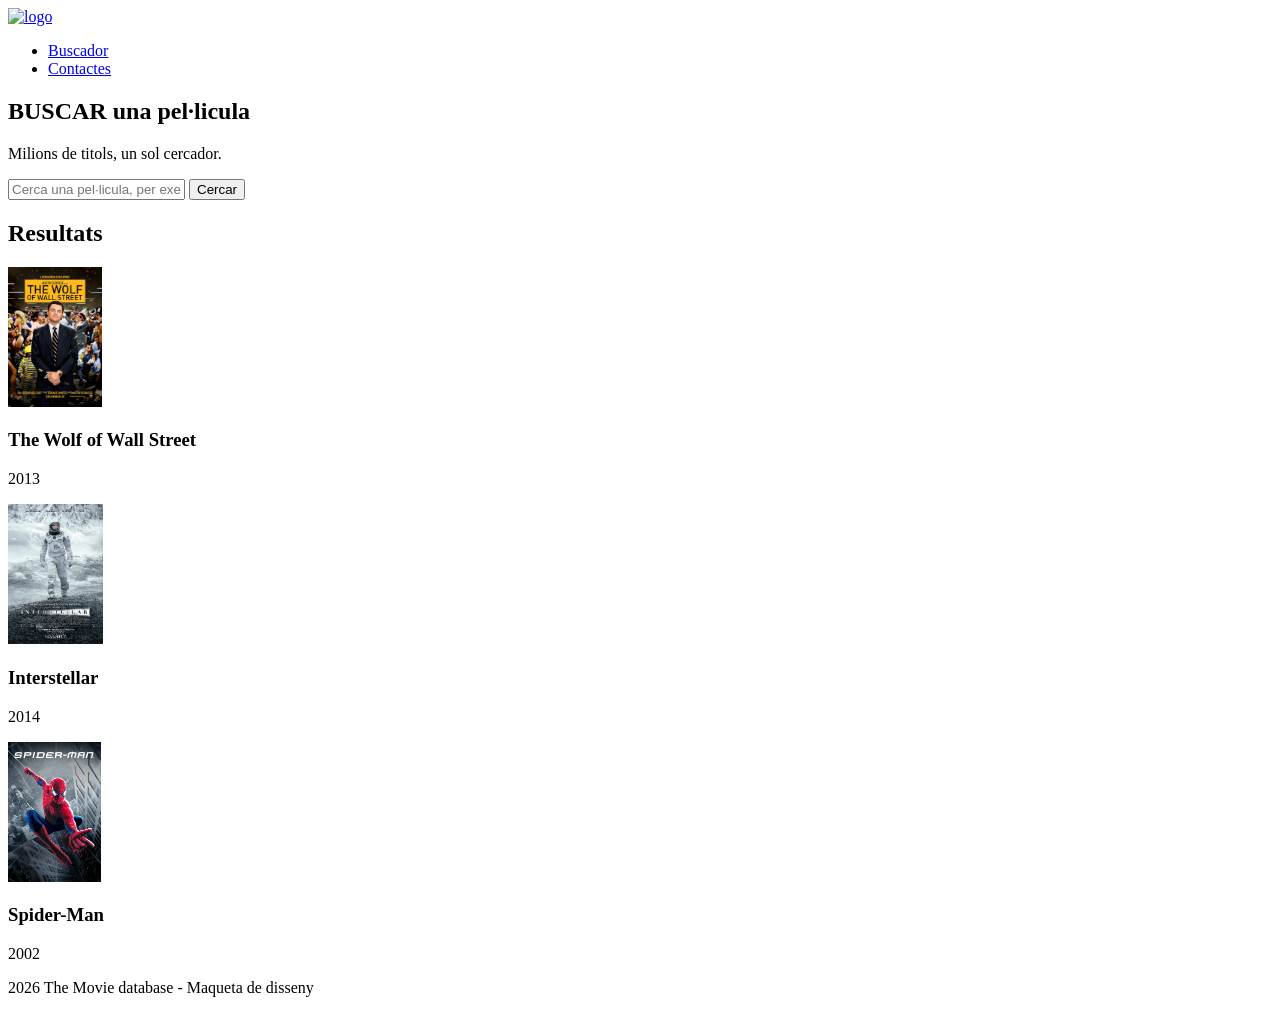
==== Activitat/index.html @ 986c8d2e "Primers canvis Html tasca ampliació" ====
<!DOCTYPE html>
<html lang="en">
<head>
    <meta charset="UTF-8">
    <meta name="viewport" content="width=device-width, initial-scale=1.0">
    <title>Activitat 2</title>
</head>
<body>
    <header>
        <a href="https://www.themoviedb.org/assets/v4/logos/v2/blue_short-8e7b30f73a4020692ccca9c88bafe5dcb6f8a62a4c6bc55cd9ba82bb2cd95f6c.svg">
            <img src="https://www.themoviedb.org/assets/v4/logos/v2/blue_short-8e7b30f73a4020692ccca9c88bafe5dcb6f8a62a4c6bc55cd9ba82bb2cd95f6c.svg" alt="logo" height="25px">
        </a>
        <nav>
            <ul>
                <li><a href="http://127.0.0.1:5500/index.html">Buscador</a></li>
                <li><a href="contacte.html">Contactes</a></li>
            </ul>
        </nav>
    </header>
    <main> 
        <section>
            <h1>BUSCAR una pel·licula</h1>
            <p>Milions de titols, un sol cercador.</p>
            <div>
                <input type="text" placeholder="Cerca una pel·licula, per exemple Dune" id="cercador">
                <button type="submit" id="buttonCercar">Cercar</button>
            </div> 
        </section>
        <section>
            <h2>Resultats</h2>
            <article>
                <img src="MV5BMjIxMjgxNTk0MF5BMl5BanBnXkFtZTgwNjIyOTg2MDE@._V1_FMjpg_UX1000_.jpg" height="140px" alt="The Wolf of Wall Street Portada">
                <h3>The Wolf of Wall Street</h3>
                <p>2013</p>
            </article>
            <article>
                <img src="MV5BYzdjMDAxZGItMjI2My00ODA1LTlkNzItOWFjMDU5ZDJlYWY3XkEyXkFqcGc@._V1_.jpg" height="140px" alt="Interstellar Portada">
                <h3>Interstellar</h3>
                <p>2014</p>
            </article>
            <article>
                <img src="MV5BNmY2YmE3NzgtYTE3Ny00MGY0LTk0MmQtYTI5NTc0MDQ5ZmM4XkEyXkFqcGc@._V1_.jpg" height="140px" alt="Spider-Man Portada">
                <h3>Spider-Man</h3>
                <p>2002</p>
            </article>
        </section>
    </main>
    <footer>
        <p>2026 The Movie database - Maqueta de disseny</p>
    </footer>
</body>
</html>
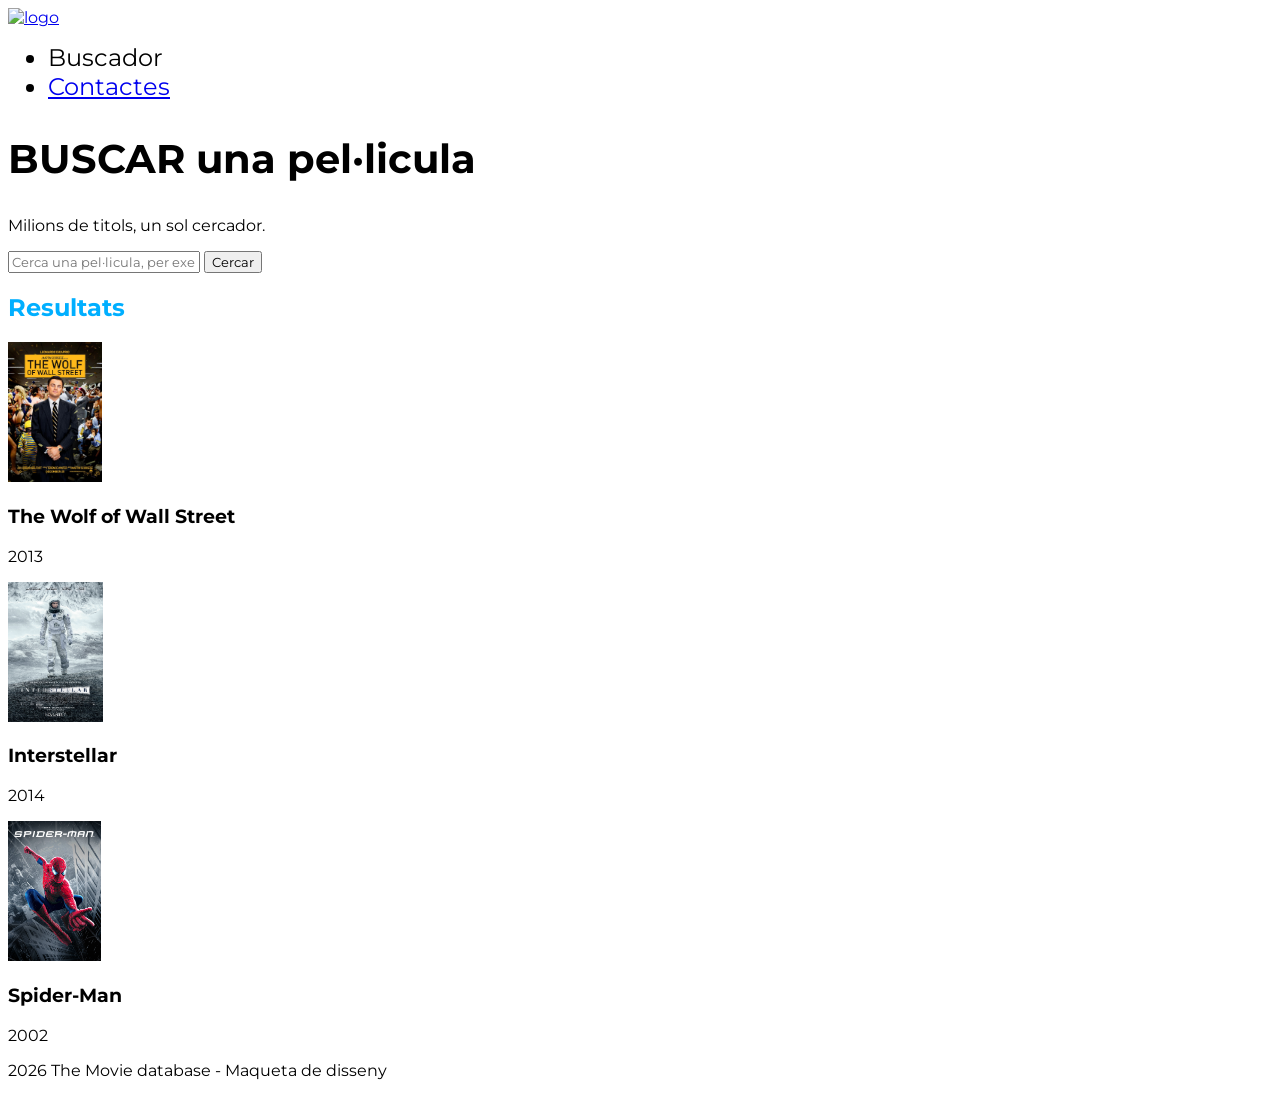
==== commit 3ef7b64b: "Activitat CSS 1" ====
--- a/Activitat/index.html
+++ b/Activitat/index.html
@@ -4,15 +4,17 @@
     <meta charset="UTF-8">
     <meta name="viewport" content="width=device-width, initial-scale=1.0">
     <title>Activitat 2</title>
+
+    <link rel="stylesheet" href="styles.css">
 </head>
 <body>
     <header>
         <a href="https://www.themoviedb.org/assets/v4/logos/v2/blue_short-8e7b30f73a4020692ccca9c88bafe5dcb6f8a62a4c6bc55cd9ba82bb2cd95f6c.svg">
             <img src="https://www.themoviedb.org/assets/v4/logos/v2/blue_short-8e7b30f73a4020692ccca9c88bafe5dcb6f8a62a4c6bc55cd9ba82bb2cd95f6c.svg" alt="logo" height="25px">
         </a>
-        <nav>
+        <nav class="navegador">
             <ul>
-                <li><a href="http://127.0.0.1:5500/index.html">Buscador</a></li>
+                <li><form method="get" action="https://www.themoviedb.org/search">Buscador</li>
                 <li><a href="contacte.html">Contactes</a></li>
             </ul>
         </nav>
--- a/Activitat/styles.css
+++ b/Activitat/styles.css
@@ -0,0 +1,17 @@
+@import url('https://fonts.googleapis.com/css2?family=Montserrat:ital,wght@0,100..900;1,100..900&family=Poppins:ital,wght@0,100;0,200;0,300;0,400;0,500;0,600;0,700;0,800;0,900;1,100;1,200;1,300;1,400;1,500;1,600;1,700;1,800;1,900&display=swap');
+
+*{
+    font-family:"Montserrat", sans-serif;
+}
+
+h2{
+    color:#00AFFF;
+}
+
+h1{
+    font-size: 40px;
+}
+
+.navegador li{
+    font-size: 24px
+}
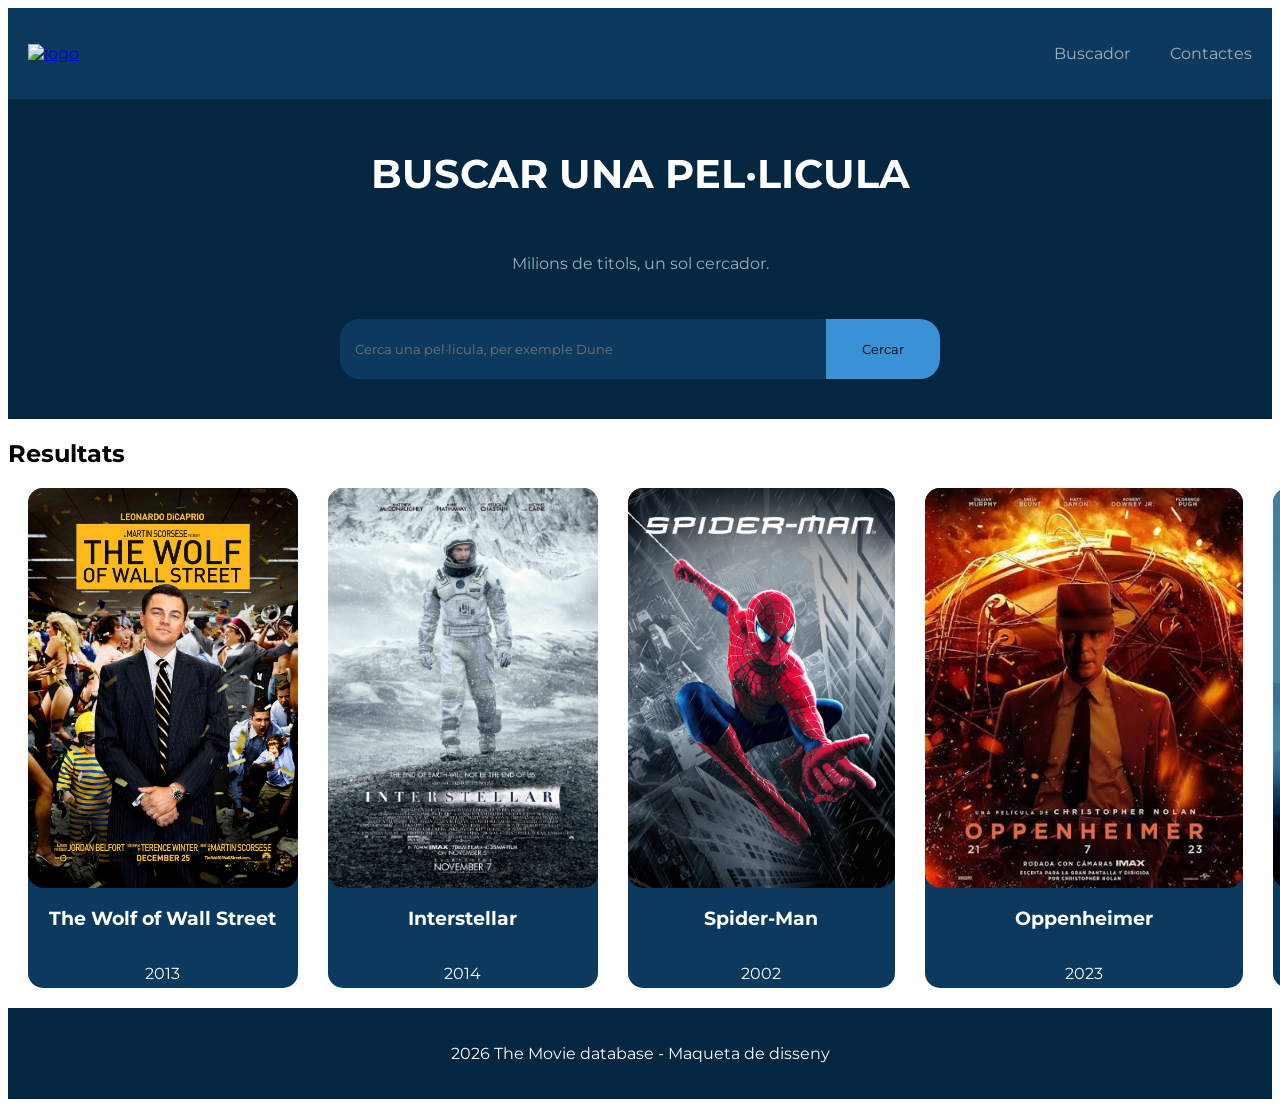
==== commit 968de7d9: "Web CSS" ====
--- a/Activitat/index.html
+++ b/Activitat/index.html
@@ -12,7 +12,7 @@
         <a href="https://www.themoviedb.org/assets/v4/logos/v2/blue_short-8e7b30f73a4020692ccca9c88bafe5dcb6f8a62a4c6bc55cd9ba82bb2cd95f6c.svg">
             <img src="https://www.themoviedb.org/assets/v4/logos/v2/blue_short-8e7b30f73a4020692ccca9c88bafe5dcb6f8a62a4c6bc55cd9ba82bb2cd95f6c.svg" alt="logo" height="25px">
         </a>
-        <nav class="navegador">
+        <nav>
             <ul>
                 <li><form method="get" action="https://www.themoviedb.org/search">Buscador</li>
                 <li><a href="contacte.html">Contactes</a></li>
@@ -20,8 +20,8 @@
         </nav>
     </header>
     <main> 
-        <section>
-            <h1>BUSCAR una pel·licula</h1>
+        <section class="principal">
+            <h1>BUSCAR UNA PEL·LICULA</h1>
             <p>Milions de titols, un sol cercador.</p>
             <div>
                 <input type="text" placeholder="Cerca una pel·licula, per exemple Dune" id="cercador">
@@ -30,21 +30,33 @@
         </section>
         <section>
             <h2>Resultats</h2>
-            <article>
-                <img src="MV5BMjIxMjgxNTk0MF5BMl5BanBnXkFtZTgwNjIyOTg2MDE@._V1_FMjpg_UX1000_.jpg" height="140px" alt="The Wolf of Wall Street Portada">
-                <h3>The Wolf of Wall Street</h3>
-                <p>2013</p>
-            </article>
-            <article>
-                <img src="MV5BYzdjMDAxZGItMjI2My00ODA1LTlkNzItOWFjMDU5ZDJlYWY3XkEyXkFqcGc@._V1_.jpg" height="140px" alt="Interstellar Portada">
-                <h3>Interstellar</h3>
-                <p>2014</p>
-            </article>
-            <article>
-                <img src="MV5BNmY2YmE3NzgtYTE3Ny00MGY0LTk0MmQtYTI5NTc0MDQ5ZmM4XkEyXkFqcGc@._V1_.jpg" height="140px" alt="Spider-Man Portada">
-                <h3>Spider-Man</h3>
-                <p>2002</p>
-            </article>
+            <div class="resultats">
+                <article class="targeta">
+                    <img src="MV5BMjIxMjgxNTk0MF5BMl5BanBnXkFtZTgwNjIyOTg2MDE@._V1_FMjpg_UX1000_.jpg" height="400px" alt="The Wolf of Wall Street Portada">
+                    <h3>The Wolf of Wall Street</h3>
+                    <p>2013</p>
+                </article>
+                <article class="targeta">
+                    <img src="MV5BYzdjMDAxZGItMjI2My00ODA1LTlkNzItOWFjMDU5ZDJlYWY3XkEyXkFqcGc@._V1_.jpg" height="400px" alt="Interstellar Portada">
+                    <h3>Interstellar</h3>
+                    <p>2014</p>
+                </article>
+                <article class="targeta">
+                    <img src="MV5BNmY2YmE3NzgtYTE3Ny00MGY0LTk0MmQtYTI5NTc0MDQ5ZmM4XkEyXkFqcGc@._V1_.jpg" height="400px" alt="Spider-Man Portada">
+                    <h3>Spider-Man</h3>
+                    <p>2002</p>
+                </article>
+                <article class="targeta">
+                    <img src="Foto Oppenheimer.jfif" height="400px" alt="Spider-Man Portada">
+                    <h3>Oppenheimer</h3>
+                    <p>2023</p>
+                </article>
+                <article class="targeta">
+                    <img src="La odisea foto.jpg" height="400px" alt="Spider-Man Portada">
+                    <h3>La Odisea</h3>
+                    <p>2026</p>
+                </article>
+            </div>
         </section>
     </main>
     <footer>
--- a/Activitat/styles.css
+++ b/Activitat/styles.css
@@ -4,14 +4,110 @@
     font-family:"Montserrat", sans-serif;
 }
 
-h2{
-    color:#00AFFF;
+body{
+    background-color: #fff;
 }
 
-h1{
-    font-size: 40px;
+header{
+    background-color:#0b3a5e;
+    display: flex;
+    flex-direction: row;
+    padding: 20px;
+    justify-content: space-between;
+    align-items: center;
 }
 
-.navegador li{
-    font-size: 24px
-}+header ul{
+    display: flex;
+    flex-direction: row;
+    gap: 40px;
+}
+
+header li a , header li{
+    color:#a0aeb9;
+    text-decoration: none;
+    list-style-type: none;
+    font-size: 16px;
+}
+
+.principal{
+    background-color:#032641;
+    margin-top: 0px;
+    padding:20px;
+    display:flex;
+    flex-direction: column;
+    justify-content: center;
+    align-items: center;
+}
+
+.principal h1{
+    margin: 0px 20px;
+    font-size: 40px;
+    padding: 30px;
+    color: #fff;    
+}
+
+.principal p{
+    color:#a0aeb9;
+    padding: 10px;
+}
+
+.principal div{
+    display:flex;
+    height: 60px;
+    width: 600px;
+    padding: 20px;
+    justify-content: center;
+}
+
+.principal input{
+    width: 80%;
+    border-radius: 20px 0px 0px 20px;
+    border-style: none;
+    background-color: #0b3a5e;
+    padding: 15px;
+}
+
+.principal button{
+    width: 20%;
+    border-radius: 0px 20px 20px 0px;
+    border-style: none;
+    background-color: #3a92d6;
+}
+
+.resultats{
+    display: flex;
+    flex-direction: row;
+    justify-content: left;
+    gap: 30px;
+    padding-left: 20px;
+}
+
+.targeta{
+    display: flex;
+    flex-direction: column;
+    align-items: center;
+    height: 500px;
+    background-color: #0b3a5e;
+    border-radius: 15px;
+    border-style: none;
+}
+
+.targeta img{
+    border-radius: 15px;
+}
+
+.targeta h3, .targeta p{
+    color: #fff;
+}
+
+footer{
+    padding: 20px 30px;
+    background-color:#032641;
+    margin-top: 20px;
+    text-align: center;
+}
+
+footer p{
+    color: #fff;
+}
